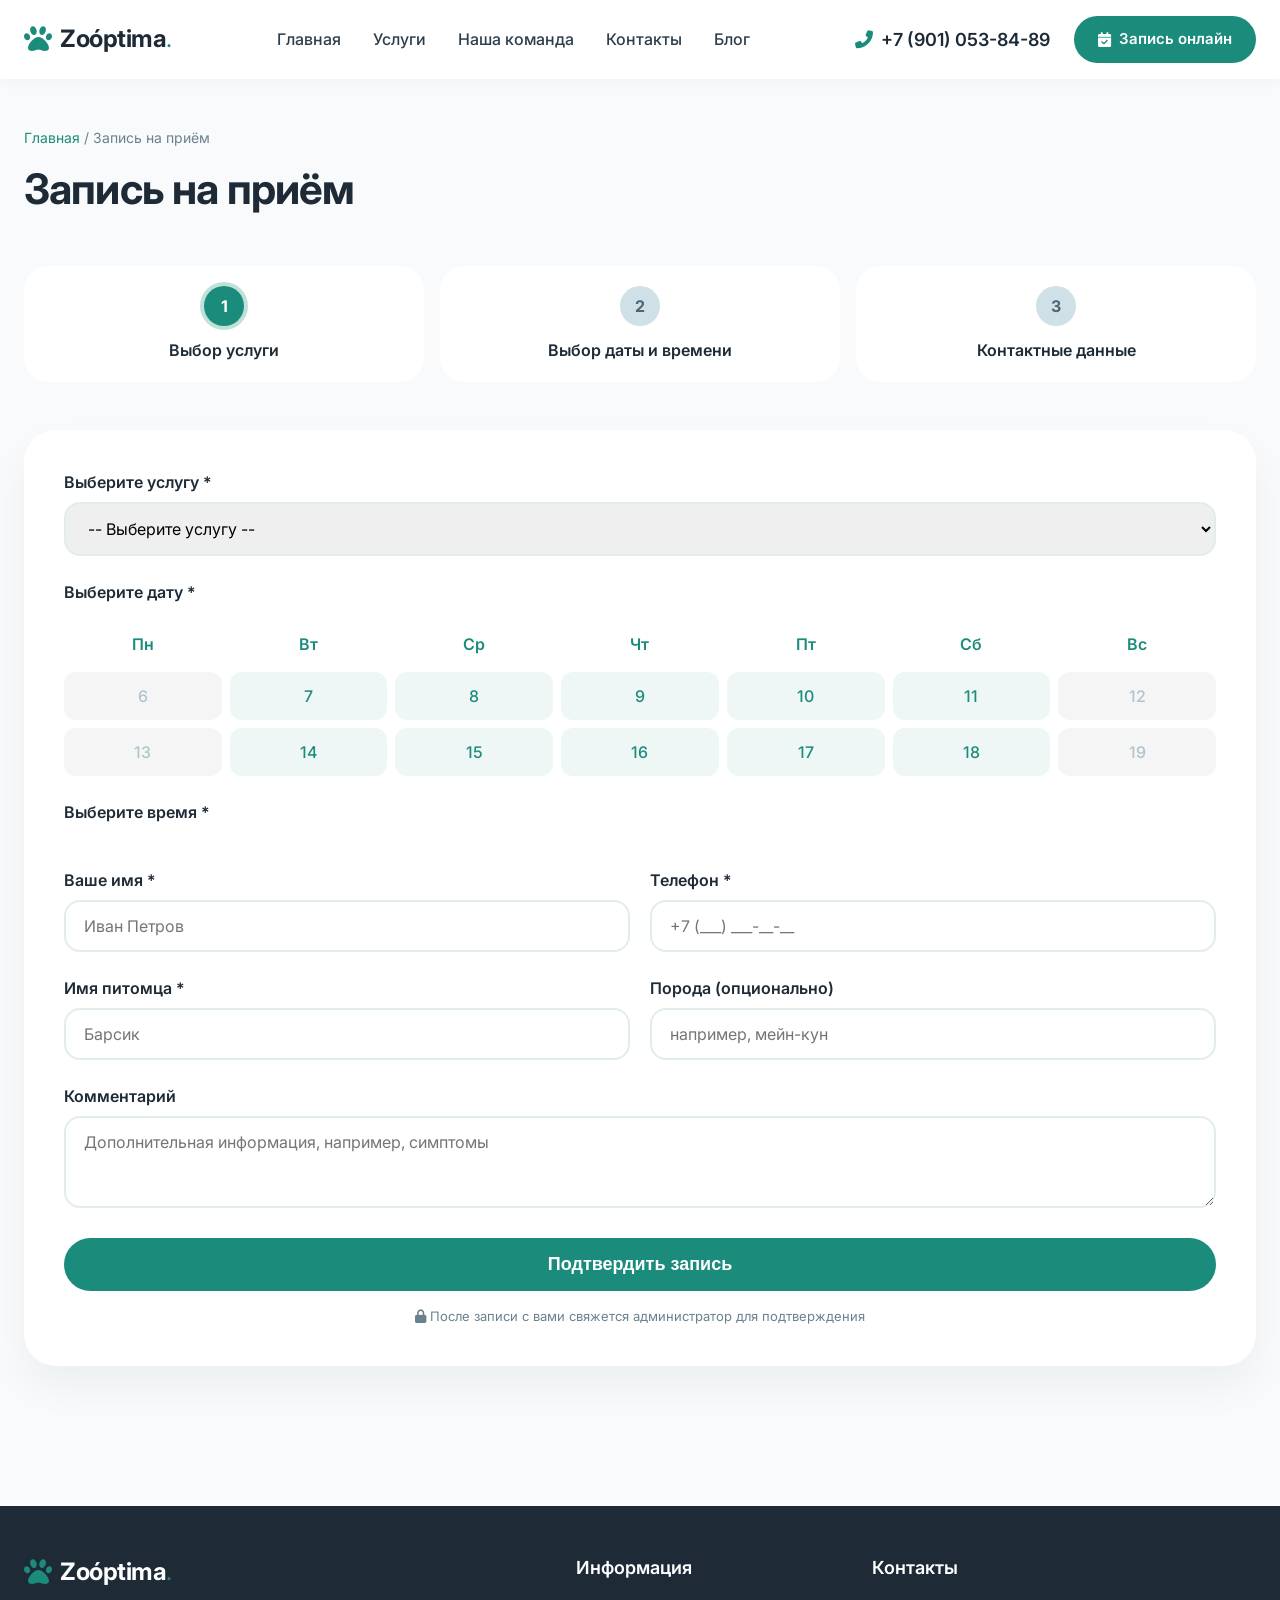
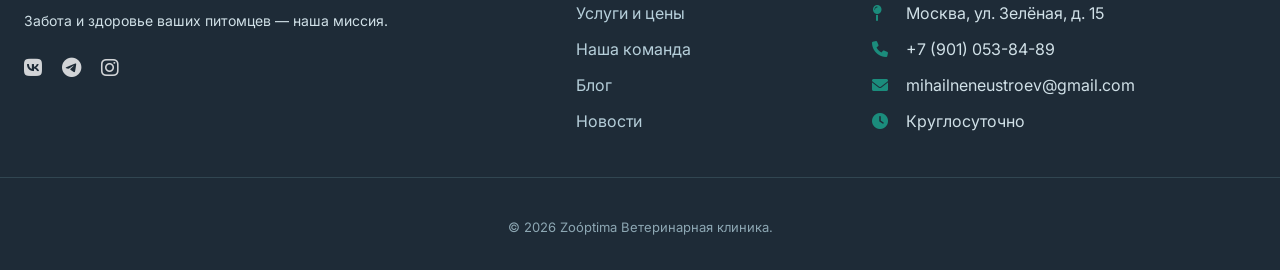
==== appointment.html @ ec233231 "Zooptima сайт ветклиники" ====
<!DOCTYPE html>
<html lang="ru">
<head>
    <meta charset="UTF-8">
    <meta name="viewport" content="width=device-width, initial-scale=1.0">
    <title>Zoóptima — запись</title>
    <meta name="description" content="Запишите питомца на приём в ветеринарную клинику Zoóptima онлайн. Выберите услугу, удобную дату и время. Быстро и просто.">
    <link rel="preconnect" href="https://fonts.googleapis.com">
    <link rel="preconnect" href="https://fonts.gstatic.com" crossorigin>
    <link href="https://fonts.googleapis.com/css2?family=Inter:opsz,wght@14..32,400;14..32,500;14..32,600;14..32,700&display=swap" rel="stylesheet">
    <link rel="stylesheet" href="https://cdnjs.cloudflare.com/ajax/libs/font-awesome/6.0.0-beta3/css/all.min.css">
    <link rel="stylesheet" href="css/style.css">
</head>
<body>
    <header class="header">
        <div class="container">
            <div class="logo">
                <i class="fas fa-paw logo-icon"></i>
                <span class="logo-text">Zoóptima<span>.</span></span>
            </div>
            <nav class="nav-menu">
                <a href="index.html">Главная</a>
                <a href="services.html">Услуги</a>
                <a href="team.html">Наша команда</a>
                <a href="contacts.html">Контакты</a>
                <a href="blog.html">Блог</a>
            </nav>
            <div class="header-actions">
                <a href="tel:+74951234567" class="phone-link"><i class="fas fa-phone-alt"></i> +7 (901) 053-84-89</a>
                <a href="appointment.html" class="btn-primary"><i class="fas fa-calendar-check"></i> Запись онлайн</a>
            </div>
        </div>
    </header>

    <main>
        <div class="container">
            <div class="page-header">
                <div class="breadcrumb">
                    <a href="index.html">Главная</a> / <span>Запись на приём</span>
                </div>
                <h1>Запись на приём</h1>
            </div>
        </div>

        <section class="appointment-section">
            <div class="container">
                <div class="steps">
                    <div class="step active">
                        <div class="step-number">1</div>
                        <div class="step-title">Выбор услуги</div>
                    </div>
                    <div class="step">
                        <div class="step-number">2</div>
                        <div class="step-title">Выбор даты и времени</div>
                    </div>
                    <div class="step">
                        <div class="step-number">3</div>
                        <div class="step-title">Контактные данные</div>
                    </div>
                </div>

                <form class="appointment-form" id="appointmentForm">
                    <div class="form-group">
                        <label>Выберите услугу *</label>
                        <select id="service" required>
                            <option value="">-- Выберите услугу --</option>
                            <option value="Первичный приём терапевта">Первичный приём терапевта — 1 500 ₽</option>
                            <option value="УЗИ (одна зона)">УЗИ (одна зона) — 2 200 ₽</option>
                            <option value="Кастрация кота">Кастрация кота — 3 200 ₽</option>
                            <option value="Комплексная вакцинация">Комплексная вакцинация — от 2 100 ₽</option>
                            <option value="Снятие зубного камня">Снятие зубного камня — 2 800 ₽</option>
                        </select>
                    </div>

                    <div class="form-group">
                        <label>Выберите дату *</label>
                        <div class="calendar-grid" id="calendar"></div>
                        <input type="hidden" id="selectedDate">
                    </div>

                    <div class="form-group">
                        <label>Выберите время *</label>
                        <div class="time-slots" id="timeSlots"></div>
                        <input type="hidden" id="selectedTime">
                    </div>

                    <div class="form-row">
                        <div class="form-group">
                            <label>Ваше имя *</label>
                            <input type="text" id="ownerName" placeholder="Иван Петров" required>
                        </div>
                        <div class="form-group">
                            <label>Телефон *</label>
                            <input type="tel" id="phone" placeholder="+7 (___) ___-__-__" required>
                        </div>
                    </div>

                    <div class="form-row">
                        <div class="form-group">
                            <label>Имя питомца *</label>
                            <input type="text" id="petName" placeholder="Барсик" required>
                        </div>
                        <div class="form-group">
                            <label>Порода (опционально)</label>
                            <input type="text" id="breed" placeholder="например, мейн-кун">
                        </div>
                    </div>

                    <div class="form-group">
                        <label>Комментарий</label>
                        <textarea rows="3" id="comment" placeholder="Дополнительная информация, например, симптомы"></textarea>
                    </div>

                    <button type="submit" class="submit-btn">Подтвердить запись</button>
                    <p class="form-note"><i class="fas fa-lock"></i> После записи с вами свяжется администратор для подтверждения</p>
                </form>
            </div>
        </section>
    </main>

    <footer class="footer">
        <div class="container">
            <div class="footer-logo">
                <div class="logo">
                    <i class="fas fa-paw" style="color: #1b8c7c; font-size: 28px;"></i>
                    <span class="logo-text" style="color: white;">Zoóptima<span style="color:#1b8c7c;">.</span></span>
                </div>
                <p>Забота и здоровье ваших питомцев — наша миссия.</p>
                <div class="social-icons">
                    <a href="#"><i class="fab fa-vk"></i></a>
                    <a href="#"><i class="fab fa-telegram"></i></a>
                    <a href="#"><i class="fab fa-instagram"></i></a>
                </div>
            </div>
            <div class="footer-links">
                <h4>Информация</h4>
                <ul>
                    <li><a href="services.html">Услуги и цены</a></li>
                    <li><a href="team.html">Наша команда</a></li>
                    <li><a href="blog.html">Блог</a></li>
                    <li><a href="news.html">Новости</a></li>
                </ul>
            </div>
            <div class="footer-contacts">
                <h4>Контакты</h4>
                <p><i class="fas fa-map-pin"></i> Москва, ул. Зелёная, д. 15</p>
                <p><i class="fas fa-phone"></i> +7 (901) 053-84-89</p>
                <p><i class="fas fa-envelope"></i> mihailneneustroev@gmail.com</p>
                <p><i class="fas fa-clock"></i> Круглосуточно</p>
            </div>
        </div>
        <div class="footer-bottom">
            <p>&copy; 2026 Zoóptima Ветеринарная клиника.</p>
        </div>
    </footer>

    <script src="js/main.js"></script>
</body>
</html>
---- css/style.css ----
* {
    margin: 0;
    padding: 0;
    box-sizing: border-box;
}

body {
    font-family: 'Inter', -apple-system, BlinkMacSystemFont, 'Segoe UI', Roboto, sans-serif;
    background-color: #f8fafb;
    color: #1e2b37;
    line-height: 1.5;
}

.container {
    max-width: 1280px;
    margin: 0 auto;
    padding: 0 24px;
}

h1 {
    font-size: 42px;
    font-weight: 700;
    letter-spacing: -0.02em;
    line-height: 1.2;
    margin-bottom: 16px;
}

h2 {
    font-size: 32px;
    font-weight: 700;
    letter-spacing: -0.01em;
    margin-bottom: 32px;
}

h3 {
    font-size: 24px;
    font-weight: 600;
    margin-bottom: 12px;
}

h4 {
    font-size: 18px;
    font-weight: 600;
    margin-bottom: 8px;
}

.section-title {
    font-size: 32px;
    font-weight: 700;
    margin: 60px 0 32px;
}

.text-center {
    text-align: center;
}

.header {
    background-color: white;
    box-shadow: 0 4px 12px rgba(0, 20, 30, 0.03);
    padding: 16px 0;
    position: sticky;
    top: 0;
    z-index: 100;
}

.header .container {
    display: flex;
    align-items: center;
    justify-content: space-between;
    flex-wrap: wrap;
    gap: 16px;
}

.logo {
    display: flex;
    align-items: center;
    gap: 8px;
}

.logo-icon {
    font-size: 28px;
    color: #1b8c7c;
}

.logo-text {
    font-weight: 700;
    font-size: 24px;
    letter-spacing: -0.02em;
    color: #1e2b37;
}

.logo-text span {
    color: #1b8c7c;
    font-weight: 400;
}

.nav-menu {
    display: flex;
    gap: 32px;
    align-items: center;
    flex-wrap: wrap;
}

.nav-menu a {
    text-decoration: none;
    color: #2c3f4b;
    font-weight: 500;
    font-size: 16px;
    transition: color 0.2s;
}

.nav-menu a:hover,
.nav-menu a.active {
    color: #1b8c7c;
}

.header-actions {
    display: flex;
    align-items: center;
    gap: 24px;
}

.phone-link {
    text-decoration: none;
    color: #1e2b37;
    font-weight: 600;
    font-size: 18px;
    display: flex;
    align-items: center;
    gap: 8px;
}

.phone-link i {
    color: #1b8c7c;
}

.btn-primary {
    background-color: #1b8c7c;
    color: white;
    border: none;
    padding: 12px 24px;
    border-radius: 40px;
    font-weight: 600;
    font-size: 15px;
    cursor: pointer;
    transition: background-color 0.2s;
    display: inline-flex;
    align-items: center;
    gap: 8px;
    text-decoration: none;
}

.btn-primary:hover {
    background-color: #146b5f;
}

.btn-large {
    padding: 16px 42px;
    font-size: 18px;
}

.btn-outline-light {
    background: transparent;
    border: 2px solid rgba(255, 255, 255, 0.3);
    color: white;
    padding: 12px 32px;
    border-radius: 40px;
    font-weight: 600;
    font-size: 16px;
    text-decoration: none;
    display: inline-block;
    transition: all 0.2s;
}

.btn-outline-light:hover {
    background: rgba(255, 255, 255, 0.1);
    border-color: white;
}

.btn-secondary {
    background: transparent;
    border: 2px solid #1b8c7c;
    color: #1b8c7c;
    padding: 12px 36px;
    border-radius: 40px;
    font-weight: 600;
    font-size: 16px;
    text-decoration: none;
    display: inline-block;
    transition: all 0.2s;
}

.btn-secondary:hover {
    background: #1b8c7c;
    color: white;
}

.hero-slider {
    background: linear-gradient(115deg, #17313a 0%, #256573 100%);
    color: white;
    padding: 60px 0;
    margin-bottom: 40px;
}

.slider-container {
    display: flex;
    align-items: center;
    justify-content: space-between;
    gap: 40px;
}

.slide-content {
    flex: 1.2;
}

.slide-content h1 {
    font-size: 48px;
    margin-bottom: 20px;
}

.slide-content p {
    font-size: 18px;
    opacity: 0.9;
    margin-bottom: 32px;
    max-width: 500px;
}

.slide-image {
    flex: 0.9;
}

.hero-img-placeholder {
    background: rgba(255, 255, 255, 0.1);
    border-radius: 30px;
    padding: 40px;
    text-align: center;
}

.hero-img-placeholder i {
    font-size: 60px;
    margin: 0 10px;
    color: rgba(255, 255, 255, 0.8);
}

.slider-dots {
    display: flex;
    gap: 12px;
    margin-top: 32px;
}

.dot {
    width: 10px;
    height: 10px;
    background: rgba(255, 255, 255, 0.4);
    border-radius: 20px;
    transition: 0.2s;
}

.dot.active {
    width: 30px;
    background: white;
}

.features {
    padding: 40px 0 20px;
}

.features-grid {
    display: flex;
    flex-wrap: wrap;
    justify-content: space-between;
    gap: 24px;
}

.feature-item {
    background: white;
    border-radius: 24px;
    padding: 32px 24px;
    flex: 1 1 200px;
    box-shadow: 0 8px 24px rgba(0, 40, 50, 0.04);
    text-align: center;
    transition: transform 0.2s;
}

.feature-item:hover {
    transform: translateY(-4px);
}

.feature-item i {
    font-size: 40px;
    color: #1b8c7c;
    margin-bottom: 16px;
}

.feature-item h3 {
    font-size: 18px;
    margin-bottom: 8px;
}

.feature-item p {
    color: #4f6572;
    font-size: 14px;
}

.doctors-grid {
    display: grid;
    grid-template-columns: repeat(4, 1fr);
    gap: 24px;
}

.full-grid {
    grid-template-columns: repeat(3, 1fr);
}

.doctor-card {
    background: white;
    border-radius: 28px;
    padding: 24px 20px;
    text-align: center;
    box-shadow: 0 10px 22px rgba(0, 30, 40, 0.04);
    transition: transform 0.2s;
}

.doctor-card:hover {
    transform: translateY(-6px);
}

.doctor-photo {
    width: 120px;
    height: 120px;
    border-radius: 50%;
    background: #e0f0ed;
    margin: 0 auto 16px;
    display: flex;
    align-items: center;
    justify-content: center;
}

.doctor-photo i {
    font-size: 48px;
    color: #1b8c7c;
}

.doctor-card h4 {
    font-size: 18px;
    margin-bottom: 4px;
}

.doctor-spec {
    color: #1b8c7c;
    font-weight: 500;
    font-size: 13px;
    margin-bottom: 8px;
}

.doctor-desc {
    color: #4b626f;
    font-size: 13px;
    line-height: 1.4;
}

.doctor-experience {
    font-size: 13px;
    color: #6a828f;
    margin: 8px 0;
}

.doctor-bio {
    font-size: 14px;
    color: #4f6572;
    margin: 12px 0;
    line-height: 1.5;
}

.doctor-schedule {
    font-size: 13px;
    color: #1b8c7c;
    border-top: 1px solid #eef3f5;
    padding-top: 12px;
    margin-top: 12px;
}

.btn-team {
    text-align: center;
    margin: 40px 0;
}

.cta-block {
    background: linear-gradient(105deg, #f3f7f9 0%, #ffffff 100%);
    border-radius: 40px;
    margin: 60px 0;
    padding: 56px 64px;
}

.cta-wrapper {
    display: flex;
    align-items: center;
    justify-content: space-between;
    flex-wrap: wrap;
    gap: 30px;
}

.cta-text h2 {
    margin-bottom: 10px;
}

.cta-text p {
    font-size: 18px;
    color: #2f4a57;
}

.page-header {
    padding: 48px 0 16px;
}

.breadcrumb {
    color: #6a828f;
    font-size: 14px;
    margin-bottom: 16px;
}

.breadcrumb a {
    color: #1b8c7c;
    text-decoration: none;
}

.breadcrumb a:hover {
    text-decoration: underline;
}

.services-section {
    padding: 20px 0 60px;
}

.service-category {
    background: white;
    border-radius: 32px;
    padding: 36px 40px;
    margin-bottom: 30px;
    box-shadow: 0 12px 30px rgba(0, 30, 40, 0.03);
}

.category-title {
    display: flex;
    align-items: center;
    gap: 12px;
    margin-bottom: 28px;
}

.category-title i {
    font-size: 32px;
    color: #1b8c7c;
    background: #e0f0ed;
    padding: 12px;
    border-radius: 20px;
}

.category-title h2 {
    font-size: 28px;
    margin-bottom: 0;
}

.price-list {
    display: flex;
    flex-direction: column;
}

.price-item {
    display: flex;
    justify-content: space-between;
    align-items: flex-start;
    padding: 20px 0;
    border-bottom: 1px solid #e9f0f3;
}

.price-item:last-child {
    border-bottom: none;
}

.service-info {
    flex: 2;
}

.service-name {
    font-size: 18px;
    font-weight: 600;
    margin-bottom: 6px;
}

.service-desc {
    color: #4f6572;
    font-size: 14px;
    max-width: 600px;
}

.service-price {
    font-weight: 700;
    font-size: 22px;
    color: #1b8c7c;
    white-space: nowrap;
    margin-left: 30px;
}

.note-box {
    background: #eef7f5;
    border-radius: 24px;
    padding: 24px 30px;
    display: flex;
    align-items: center;
    gap: 16px;
    margin-top: 30px;
}

.note-box i {
    font-size: 28px;
    color: #1b8c7c;
}

.contacts-main {
    padding: 20px 0 60px;
}

.contacts-grid {
    display: grid;
    grid-template-columns: 1fr 1fr;
    gap: 40px;
    background: white;
    border-radius: 40px;
    padding: 48px;
    box-shadow: 0 20px 40px rgba(0, 30, 40, 0.04);
}

.contact-item {
    display: flex;
    gap: 18px;
    margin-bottom: 30px;
}

.contact-icon {
    background: #e1f0ed;
    width: 52px;
    height: 52px;
    border-radius: 18px;
    display: flex;
    align-items: center;
    justify-content: center;
    color: #1b8c7c;
    font-size: 22px;
    flex-shrink: 0;
}

.contact-text h3 {
    font-size: 18px;
    margin-bottom: 5px;
}

.contact-text p {
    color: #3a5563;
    margin-bottom: 3px;
}

.work-hours-box {
    background: #f4faf8;
    padding: 24px;
    border-radius: 24px;
    margin-top: 20px;
}

.work-hours-box p {
    display: flex;
    align-items: center;
    gap: 12px;
    margin-bottom: 12px;
}

.map-container {
    background: #e4edf2;
    border-radius: 32px;
    display: flex;
    flex-direction: column;
    align-items: center;
    justify-content: center;
    text-align: center;
    padding: 40px;
    border: 2px dashed #9bbac8;
}

.map-container i {
    font-size: 48px;
    color: #6797a8;
    margin-bottom: 16px;
}

.map-address {
    font-size: 18px;
    font-weight: 600;
    margin-bottom: 8px;
}

.map-link {
    background: #1b8c7c;
    color: white;
    padding: 10px 24px;
    border-radius: 40px;
    text-decoration: none;
    display: inline-block;
    margin-top: 16px;
}

.transport-info {
    display: flex;
    flex-wrap: wrap;
    gap: 25px;
    background: white;
    border-radius: 28px;
    padding: 30px 40px;
    margin-top: 30px;
}

.transport-item {
    flex: 1 1 200px;
    display: flex;
    gap: 15px;
    align-items: center;
}

.transport-item i {
    font-size: 24px;
    color: #1b8c7c;
    background: #e0f0ed;
    padding: 12px;
    border-radius: 16px;
}

.blog-section {
    padding: 20px 0 60px;
}

.blog-grid {
    display: grid;
    grid-template-columns: repeat(3, 1fr);
    gap: 32px;
}

.blog-card {
    background: white;
    border-radius: 28px;
    overflow: hidden;
    box-shadow: 0 12px 30px rgba(0, 30, 40, 0.05);
    transition: transform 0.25s;
}

.blog-card:hover {
    transform: translateY(-4px);
}

.blog-image {
    height: 180px;
    background: linear-gradient(135deg, #c6dfd8, #a8c7be);
    display: flex;
    align-items: center;
    justify-content: center;
}

.blog-image i {
    font-size: 50px;
    color: rgba(255, 255, 255, 0.7);
}

.blog-content {
    padding: 24px;
}

.blog-category {
    font-size: 12px;
    color: #1b8c7c;
    background: #e0f0ed;
    display: inline-block;
    padding: 4px 12px;
    border-radius: 20px;
    margin-bottom: 12px;
}

.blog-title {
    font-size: 20px;
    font-weight: 700;
    margin-bottom: 12px;
}

.blog-title a {
    text-decoration: none;
    color: #1e2b37;
}

.blog-title a:hover {
    color: #1b8c7c;
}

.blog-excerpt {
    color: #4f6572;
    font-size: 14px;
    margin-bottom: 16px;
    line-height: 1.5;
}

.blog-meta {
    display: flex;
    gap: 16px;
    font-size: 13px;
    color: #8ba2ad;
    border-top: 1px solid #eef3f5;
    padding-top: 16px;
}

.news-list {
    display: flex;
    flex-direction: column;
    gap: 24px;
}

.news-item {
    background: white;
    border-radius: 28px;
    display: flex;
    overflow: hidden;
    box-shadow: 0 12px 30px rgba(0, 30, 40, 0.05);
}

.news-date {
    background: #1b8c7c;
    color: white;
    min-width: 100px;
    display: flex;
    flex-direction: column;
    align-items: center;
    justify-content: center;
    padding: 20px;
}

.news-date .day {
    font-size: 36px;
    font-weight: 800;
}

.news-date .month {
    font-size: 14px;
    text-transform: uppercase;
}

.news-content {
    padding: 24px;
    flex: 1;
}

.news-content h3 {
    font-size: 20px;
    margin-bottom: 10px;
}

.news-content h3 a {
    text-decoration: none;
    color: #1e2b37;
}

.news-content h3 a:hover {
    color: #1b8c7c;
}

.news-excerpt {
    color: #4f6572;
    margin-bottom: 12px;
}

.news-tag {
    display: inline-block;
    background: #eef3f5;
    padding: 4px 12px;
    border-radius: 20px;
    font-size: 12px;
    color: #1b8c7c;
}

.post-section, .news-single-section {
    padding: 20px 0 60px;
}

.post-card, .news-card {
    background: white;
    border-radius: 32px;
    padding: 48px;
    box-shadow: 0 20px 40px rgba(0, 30, 40, 0.05);
    max-width: 900px;
    margin: 0 auto;
}

.post-meta, .news-meta {
    display: flex;
    gap: 24px;
    color: #6a828f;
    font-size: 14px;
    margin-bottom: 24px;
    padding-bottom: 16px;
    border-bottom: 1px solid #eef3f5;
}

.post-content h2 {
    font-size: 24px;
    margin: 28px 0 16px;
    color: #1b8c7c;
}

.post-content p {
    margin-bottom: 20px;
    color: #3a5563;
    font-size: 17px;
    line-height: 1.6;
}

.post-content ul {
    margin: 16px 0 16px 24px;
    color: #3a5563;
}

.post-content li {
    margin-bottom: 8px;
}

.promo-box {
    background: #eef7f5;
    border-radius: 24px;
    padding: 24px;
    margin: 24px 0;
    text-align: center;
    border: 2px solid #1b8c7c;
}

.promo-code {
    font-size: 28px;
    font-weight: 800;
    color: #1b8c7c;
    letter-spacing: 2px;
    margin-top: 10px;
}

.post-note {
    background: #f4faf8;
    border-radius: 20px;
    padding: 20px;
    display: flex;
    align-items: center;
    gap: 16px;
    margin: 30px 0;
}

.post-note i {
    font-size: 28px;
    color: #1b8c7c;
}

.back-link {
    display: inline-block;
    margin-top: 30px;
    color: #1b8c7c;
    text-decoration: none;
    font-weight: 600;
}

.back-link:hover {
    text-decoration: underline;
}

.appointment-section {
    padding: 20px 0 80px;
}

.steps {
    display: flex;
    justify-content: space-between;
    margin-bottom: 48px;
    flex-wrap: wrap;
    gap: 16px;
}

.step {
    flex: 1;
    text-align: center;
    padding: 20px;
    background: white;
    border-radius: 24px;
}

.step-number {
    width: 40px;
    height: 40px;
    background: #d0e0e7;
    color: #4f6572;
    border-radius: 50%;
    display: flex;
    align-items: center;
    justify-content: center;
    font-weight: 700;
    margin: 0 auto 12px;
}

.step.active .step-number {
    background: #1b8c7c;
    color: white;
    box-shadow: 0 0 0 4px #c0e0da;
}

.step-title {
    font-weight: 600;
}

.appointment-form {
    background: white;
    border-radius: 32px;
    padding: 40px;
    box-shadow: 0 20px 40px rgba(0, 30, 40, 0.05);
}

.form-group {
    margin-bottom: 24px;
}

.form-group label {
    display: block;
    font-weight: 600;
    margin-bottom: 8px;
}

.form-group input,
.form-group select,
.form-group textarea {
    width: 100%;
    padding: 14px 18px;
    border: 2px solid #e2ecef;
    border-radius: 16px;
    font-family: inherit;
    font-size: 16px;
    transition: border-color 0.2s;
}

.form-group input:focus,
.form-group select:focus,
.form-group textarea:focus {
    outline: none;
    border-color: #1b8c7c;
}

.form-row {
    display: grid;
    grid-template-columns: 1fr 1fr;
    gap: 20px;
}

.calendar-grid {
    display: grid;
    grid-template-columns: repeat(7, 1fr);
    gap: 8px;
    margin: 20px 0;
}

.calendar-weekday {
    text-align: center;
    font-weight: 600;
    padding: 8px;
    color: #1b8c7c;
}

.calendar-day {
    text-align: center;
    padding: 12px 8px;
    border-radius: 12px;
    cursor: pointer;
    transition: all 0.2s;
    font-weight: 500;
}

.calendar-day.available {
    background: #eef7f5;
    color: #1b8c7c;
}

.calendar-day.available:hover {
    background: #1b8c7c;
    color: white;
}

.calendar-day.selected {
    background: #1b8c7c;
    color: white;
}

.calendar-day.unavailable {
    background: #f5f5f5;
    color: #b0c4ce;
    cursor: not-allowed;
}

.time-slots {
    display: flex;
    flex-wrap: wrap;
    gap: 12px;
    margin: 20px 0;
}

.time-slot {
    padding: 10px 20px;
    border: 2px solid #e2ecef;
    border-radius: 40px;
    cursor: pointer;
    transition: all 0.2s;
}

.time-slot:hover {
    border-color: #1b8c7c;
    background: #eef7f5;
}

.time-slot.selected {
    background: #1b8c7c;
    border-color: #1b8c7c;
    color: white;
}

.submit-btn {
    background: #1b8c7c;
    color: white;
    padding: 16px 32px;
    border: none;
    border-radius: 40px;
    font-size: 18px;
    font-weight: 600;
    cursor: pointer;
    width: 100%;
    transition: background 0.2s;
}

.submit-btn:hover {
    background: #146b5f;
}

.form-note {
    font-size: 13px;
    color: #6a828f;
    text-align: center;
    margin-top: 16px;
}

.feedback-section {
    padding: 20px 0 80px;
}

.feedback-grid {
    display: grid;
    grid-template-columns: 1fr 1fr;
    gap: 48px;
    background: white;
    border-radius: 40px;
    padding: 48px;
    box-shadow: 0 20px 40px rgba(0, 30, 40, 0.05);
}

.feedback-info h2 {
    margin-bottom: 20px;
}

.feedback-info p {
    color: #4f6572;
    margin-bottom: 30px;
    line-height: 1.6;
}

.contact-details {
    background: #f4faf8;
    border-radius: 24px;
    padding: 24px;
    margin-top: 20px;
}

.contact-details p {
    margin-bottom: 12px;
    display: flex;
    align-items: center;
    gap: 12px;
}

.contact-details i {
    color: #1b8c7c;
    width: 24px;
}

.error-section {
    padding: 80px 0 120px;
    text-align: center;
}

.error-content {
    max-width: 500px;
    margin: 0 auto;
}

.error-code {
    font-size: 120px;
    font-weight: 800;
    color: #1b8c7c;
    line-height: 1;
    margin-bottom: 20px;
}

.footer {
    background: #1e2b37;
    color: #d0e0e7;
    padding: 48px 0 32px;
    margin-top: 60px;
}

.footer .container {
    display: grid;
    grid-template-columns: 2fr 1fr 1.5fr;
    gap: 40px;
}

.footer-logo .logo-text {
    color: white;
}

.footer-logo p {
    font-size: 14px;
    line-height: 1.6;
    margin: 20px 0;
}

.social-icons {
    display: flex;
    gap: 20px;
}

.social-icons a {
    color: white;
    font-size: 20px;
    opacity: 0.8;
    transition: opacity 0.2s;
}

.social-icons a:hover {
    opacity: 1;
    color: #1b8c7c;
}

.footer-links h4, .footer-contacts h4 {
    color: white;
    font-size: 18px;
    margin-bottom: 20px;
}

.footer-links ul {
    list-style: none;
}

.footer-links li {
    margin-bottom: 12px;
}

.footer-links a {
    color: #b6cfda;
    text-decoration: none;
    transition: color 0.2s;
}

.footer-links a:hover {
    color: white;
}

.footer-contacts p {
    margin-bottom: 12px;
    display: flex;
    gap: 12px;
    align-items: center;
}

.footer-contacts i {
    width: 22px;
    color: #1b8c7c;
}

.footer-bottom {
    text-align: center;
    padding-top: 40px;
    font-size: 13px;
    color: #8da7b3;
    border-top: 1px solid #314651;
    margin-top: 32px;
}

@media (max-width: 1024px) {
    .doctors-grid { grid-template-columns: repeat(2, 1fr); }
    .blog-grid { grid-template-columns: repeat(2, 1fr); }
    .full-grid { grid-template-columns: repeat(2, 1fr); }
}

@media (max-width: 900px) {
    .header .container { flex-direction: column; }
    .nav-menu { justify-content: center; }
    .slider-container { flex-direction: column; text-align: center; }
    .slide-content p { margin: 0 auto 24px; }
    .slider-dots { justify-content: center; }
    .cta-wrapper { flex-direction: column; text-align: center; }
    .contacts-grid { grid-template-columns: 1fr; }
    .feedback-grid { grid-template-columns: 1fr; }
    .footer .container { grid-template-columns: 1fr; }
    .price-item { flex-direction: column; gap: 8px; }
    .service-price { margin-left: 0; }
    .news-item { flex-direction: column; }
    .news-date { flex-direction: row; gap: 15px; }
}

@media (max-width: 768px) {
    h1 { font-size: 32px; }
    h2 { font-size: 26px; }
    .doctors-grid { grid-template-columns: 1fr; }
    .blog-grid { grid-template-columns: 1fr; }
    .full-grid { grid-template-columns: 1fr; }
    .form-row { grid-template-columns: 1fr; }
    .service-category { padding: 24px; }
    .contacts-grid { padding: 24px; }
    .feedback-grid { padding: 24px; }
    .post-card, .news-card { padding: 24px; }
}

@media (max-width: 576px) {
    .container { padding: 0 16px; }
    .hero-slider { padding: 40px 0; }
    .features-grid { flex-direction: column; }
    .cta-block { padding: 32px 24px; }
}
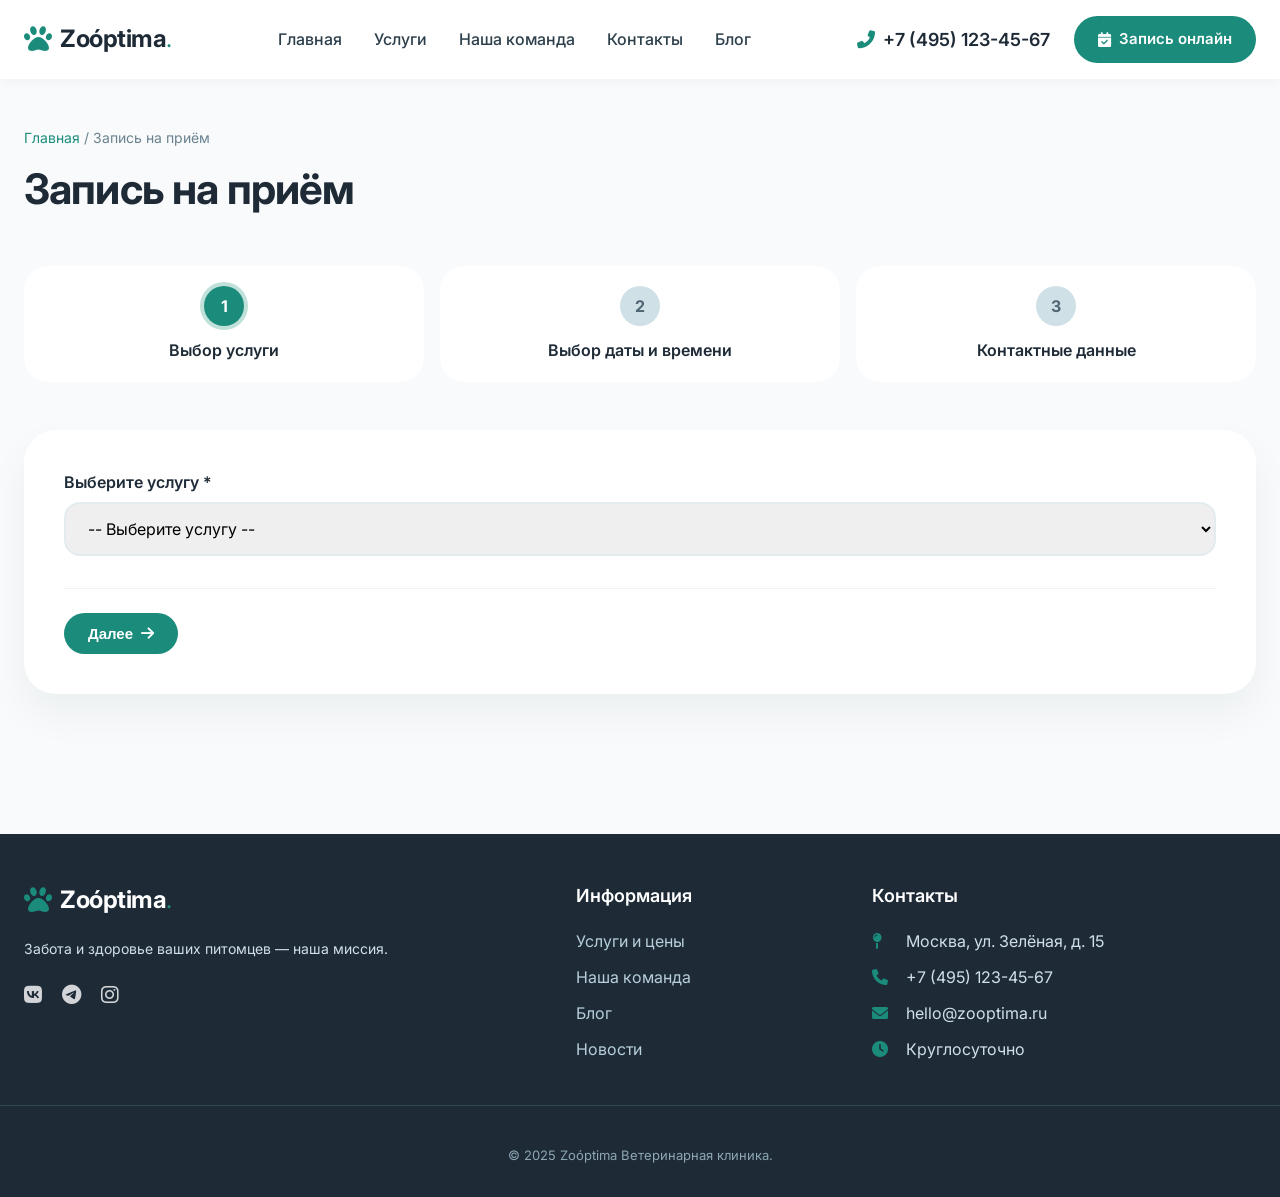
==== commit 004189a3: "Финальный вариант" ====
--- a/appointment.html
+++ b/appointment.html
@@ -3,13 +3,118 @@
 <head>
     <meta charset="UTF-8">
     <meta name="viewport" content="width=device-width, initial-scale=1.0">
-    <title>Zoóptima — запись</title>
-    <meta name="description" content="Запишите питомца на приём в ветеринарную клинику Zoóptima онлайн. Выберите услугу, удобную дату и время. Быстро и просто.">
+    <title>Zoóptima — Онлайн-запись на приём</title>
+    <meta name="description" content="Запишите питомца на приём в ветеринарную клинику Zoóptima онлайн">
     <link rel="preconnect" href="https://fonts.googleapis.com">
     <link rel="preconnect" href="https://fonts.gstatic.com" crossorigin>
     <link href="https://fonts.googleapis.com/css2?family=Inter:opsz,wght@14..32,400;14..32,500;14..32,600;14..32,700&display=swap" rel="stylesheet">
     <link rel="stylesheet" href="https://cdnjs.cloudflare.com/ajax/libs/font-awesome/6.0.0-beta3/css/all.min.css">
     <link rel="stylesheet" href="css/style.css">
+    <style>
+        .step {
+            cursor: pointer;
+            transition: all 0.3s ease;
+        }
+        .step.completed .step-number {
+            background: #1b8c7c;
+            color: white;
+            position: relative;
+        }
+        .step.completed .step-number::after {
+            content: '\f00c';
+            font-family: 'Font Awesome 6 Free';
+            font-weight: 900;
+            position: absolute;
+            top: 50%;
+            left: 50%;
+            transform: translate(-50%, -50%);
+            font-size: 18px;
+        }
+        .step.completed .step-number span {
+            opacity: 0;
+        }
+        .step.completed .step-title {
+            color: #1b8c7c;
+        }
+        .step-group {
+            animation: fadeIn 0.3s ease;
+            display: none;
+        }
+        .step-group.active {
+            display: block;
+        }
+        @keyframes fadeIn {
+            from { opacity: 0; transform: translateX(10px); }
+            to { opacity: 1; transform: translateX(0); }
+        }
+        .step-buttons {
+            margin-top: 32px;
+            padding-top: 24px;
+            border-top: 1px solid #eef3f5;
+            display: flex;
+            justify-content: space-between;
+            gap: 16px;
+        }
+        .calendar-grid {
+            display: grid;
+            grid-template-columns: repeat(7, 1fr);
+            gap: 8px;
+            margin: 20px 0;
+        }
+        .calendar-weekday {
+            text-align: center;
+            font-weight: 600;
+            padding: 8px;
+            color: #1b8c7c;
+        }
+        .calendar-day {
+            text-align: center;
+            padding: 12px 8px;
+            border-radius: 12px;
+            cursor: pointer;
+            transition: all 0.2s;
+            font-weight: 500;
+        }
+        .calendar-day.available {
+            background: #eef7f5;
+            color: #1b8c7c;
+        }
+        .calendar-day.available:hover {
+            background: #1b8c7c;
+            color: white;
+        }
+        .calendar-day.selected {
+            background: #1b8c7c;
+            color: white;
+        }
+        .calendar-day.unavailable {
+            background: #f5f5f5;
+            color: #b0c4ce;
+            cursor: not-allowed;
+        }
+        .time-slots {
+            display: flex;
+            flex-wrap: wrap;
+            gap: 12px;
+            margin: 20px 0;
+        }
+        .time-slot {
+            padding: 10px 20px;
+            border: 2px solid #e2ecef;
+            border-radius: 40px;
+            cursor: pointer;
+            transition: all 0.2s;
+        }
+        .time-slot:hover {
+            border-color: #1b8c7c;
+            background: #eef7f5;
+        }
+        .time-slot.selected {
+            background: #1b8c7c;
+            border-color: #1b8c7c;
+            color: white;
+        }
+    </style>
 </head>
 <body>
     <header class="header">
@@ -26,7 +131,7 @@
                 <a href="blog.html">Блог</a>
             </nav>
             <div class="header-actions">
-                <a href="tel:+74951234567" class="phone-link"><i class="fas fa-phone-alt"></i> +7 (901) 053-84-89</a>
+                <a href="tel:+74951234567" class="phone-link"><i class="fas fa-phone-alt"></i> +7 (495) 123-45-67</a>
                 <a href="appointment.html" class="btn-primary"><i class="fas fa-calendar-check"></i> Запись онлайн</a>
             </div>
         </div>
@@ -45,74 +150,77 @@
         <section class="appointment-section">
             <div class="container">
                 <div class="steps">
-                    <div class="step active">
-                        <div class="step-number">1</div>
+                    <div class="step active" data-step="1">
+                        <div class="step-number"><span>1</span></div>
                         <div class="step-title">Выбор услуги</div>
                     </div>
-                    <div class="step">
-                        <div class="step-number">2</div>
+                    <div class="step" data-step="2">
+                        <div class="step-number"><span>2</span></div>
                         <div class="step-title">Выбор даты и времени</div>
                     </div>
-                    <div class="step">
-                        <div class="step-number">3</div>
+                    <div class="step" data-step="3">
+                        <div class="step-number"><span>3</span></div>
                         <div class="step-title">Контактные данные</div>
                     </div>
                 </div>
 
                 <form class="appointment-form" id="appointmentForm">
-                    <div class="form-group">
-                        <label>Выберите услугу *</label>
-                        <select id="service" required>
-                            <option value="">-- Выберите услугу --</option>
-                            <option value="Первичный приём терапевта">Первичный приём терапевта — 1 500 ₽</option>
-                            <option value="УЗИ (одна зона)">УЗИ (одна зона) — 2 200 ₽</option>
-                            <option value="Кастрация кота">Кастрация кота — 3 200 ₽</option>
-                            <option value="Комплексная вакцинация">Комплексная вакцинация — от 2 100 ₽</option>
-                            <option value="Снятие зубного камня">Снятие зубного камня — 2 800 ₽</option>
-                        </select>
-                    </div>
-
-                    <div class="form-group">
-                        <label>Выберите дату *</label>
-                        <div class="calendar-grid" id="calendar"></div>
-                        <input type="hidden" id="selectedDate">
-                    </div>
-
-                    <div class="form-group">
-                        <label>Выберите время *</label>
-                        <div class="time-slots" id="timeSlots"></div>
-                        <input type="hidden" id="selectedTime">
-                    </div>
-
-                    <div class="form-row">
-                        <div class="form-group">
-                            <label>Ваше имя *</label>
-                            <input type="text" id="ownerName" placeholder="Иван Петров" required>
-                        </div>
-                        <div class="form-group">
-                            <label>Телефон *</label>
-                            <input type="tel" id="phone" placeholder="+7 (___) ___-__-__" required>
-                        </div>
-                    </div>
-
-                    <div class="form-row">
-                        <div class="form-group">
-                            <label>Имя питомца *</label>
-                            <input type="text" id="petName" placeholder="Барсик" required>
-                        </div>
-                        <div class="form-group">
-                            <label>Порода (опционально)</label>
-                            <input type="text" id="breed" placeholder="например, мейн-кун">
-                        </div>
-                    </div>
-
-                    <div class="form-group">
-                        <label>Комментарий</label>
-                        <textarea rows="3" id="comment" placeholder="Дополнительная информация, например, симптомы"></textarea>
-                    </div>
-
-                    <button type="submit" class="submit-btn">Подтвердить запись</button>
-                    <p class="form-note"><i class="fas fa-lock"></i> После записи с вами свяжется администратор для подтверждения</p>
+                    <div class="step-group" data-step="1">
+                        <div class="form-group">
+                            <label>Выберите услугу *</label>
+                            <select id="service" name="service" required>
+                                <option value="">-- Выберите услугу --</option>
+                                <option value="Первичный приём терапевта">Первичный приём терапевта — 1 500 ₽</option>
+                                <option value="УЗИ (одна зона)">УЗИ (одна зона) — 2 200 ₽</option>
+                                <option value="Кастрация кота">Кастрация кота — 3 200 ₽</option>
+                                <option value="Комплексная вакцинация">Комплексная вакцинация — от 2 100 ₽</option>
+                                <option value="Снятие зубного камня">Снятие зубного камня — 2 800 ₽</option>
+                                <option value="Приём хирурга">Приём хирурга — 1 500 ₽</option>
+                                <option value="Чипирование">Чипирование — 1 300 ₽</option>
+                            </select>
+                        </div>
+                    </div>
+
+                    <div class="step-group" data-step="2" style="display: none;">
+                        <div class="form-group">
+                            <label>Выберите дату *</label>
+                            <div class="calendar-grid" id="calendar"></div>
+                            <input type="hidden" id="selectedDate" name="date">
+                            <input type="hidden" id="selectedDateDisplay">
+                        </div>
+                        <div class="form-group">
+                            <label>Выберите время *</label>
+                            <div class="time-slots" id="timeSlots"></div>
+                            <input type="hidden" id="selectedTime" name="time">
+                        </div>
+                    </div>
+
+                    <div class="step-group" data-step="3" style="display: none;">
+                        <div class="form-row">
+                            <div class="form-group">
+                                <label>Ваше имя *</label>
+                                <input type="text" id="ownerName" name="ownerName" placeholder="Иван Петров" required>
+                            </div>
+                            <div class="form-group">
+                                <label>Телефон *</label>
+                                <input type="tel" id="phone" name="phone" placeholder="+7 (___) ___-__-__" required>
+                            </div>
+                        </div>
+                        <div class="form-row">
+                            <div class="form-group">
+                                <label>Имя питомца *</label>
+                                <input type="text" id="petName" name="petName" placeholder="Барсик" required>
+                            </div>
+                            <div class="form-group">
+                                <label>Порода (опционально)</label>
+                                <input type="text" id="breed" name="breed" placeholder="например, мейн-кун">
+                            </div>
+                        </div>
+                        <div class="form-group">
+                            <label>Комментарий</label>
+                            <textarea rows="3" id="comment" name="comment" placeholder="Дополнительная информация"></textarea>
+                        </div>
+                    </div>
                 </form>
             </div>
         </section>
@@ -144,13 +252,13 @@
             <div class="footer-contacts">
                 <h4>Контакты</h4>
                 <p><i class="fas fa-map-pin"></i> Москва, ул. Зелёная, д. 15</p>
-                <p><i class="fas fa-phone"></i> +7 (901) 053-84-89</p>
-                <p><i class="fas fa-envelope"></i> mihailneneustroev@gmail.com</p>
+                <p><i class="fas fa-phone"></i> +7 (495) 123-45-67</p>
+                <p><i class="fas fa-envelope"></i> hello@zooptima.ru</p>
                 <p><i class="fas fa-clock"></i> Круглосуточно</p>
             </div>
         </div>
         <div class="footer-bottom">
-            <p>&copy; 2026 Zoóptima Ветеринарная клиника.</p>
+            <p>&copy; 2025 Zoóptima Ветеринарная клиника.</p>
         </div>
     </footer>
 
--- a/css/style.css
+++ b/css/style.css
@@ -1192,6 +1192,69 @@
     color: #8da7b3;
     border-top: 1px solid #314651;
     margin-top: 32px;
+}
+
+.step {
+    transition: all 0.3s ease;
+}
+
+.step.completed .step-number {
+    background: #1b8c7c;
+    color: white;
+    position: relative;
+}
+
+.step.completed .step-number::after {
+    content: '\f00c';
+    font-family: 'Font Awesome 6 Free';
+    font-weight: 900;
+    position: absolute;
+    top: 50%;
+    left: 50%;
+    transform: translate(-50%, -50%);
+    font-size: 18px;
+}
+
+.step.completed .step-title {
+    color: #1b8c7c;
+}
+
+.step-group {
+    animation: fadeIn 0.3s ease;
+}
+
+@keyframes fadeIn {
+    from {
+        opacity: 0;
+        transform: translateX(10px);
+    }
+    to {
+        opacity: 1;
+        transform: translateX(0);
+    }
+}
+
+.step-buttons {
+    margin-top: 32px;
+    padding-top: 24px;
+    border-top: 1px solid #eef3f5;
+}
+
+@media (max-width: 768px) {
+    .steps {
+        flex-direction: row;
+        overflow-x: auto;
+        gap: 8px;
+    }
+    
+    .step {
+        min-width: 100px;
+        padding: 12px;
+    }
+    
+    .step-title {
+        font-size: 12px;
+    }
 }
 
 @media (max-width: 1024px) {
